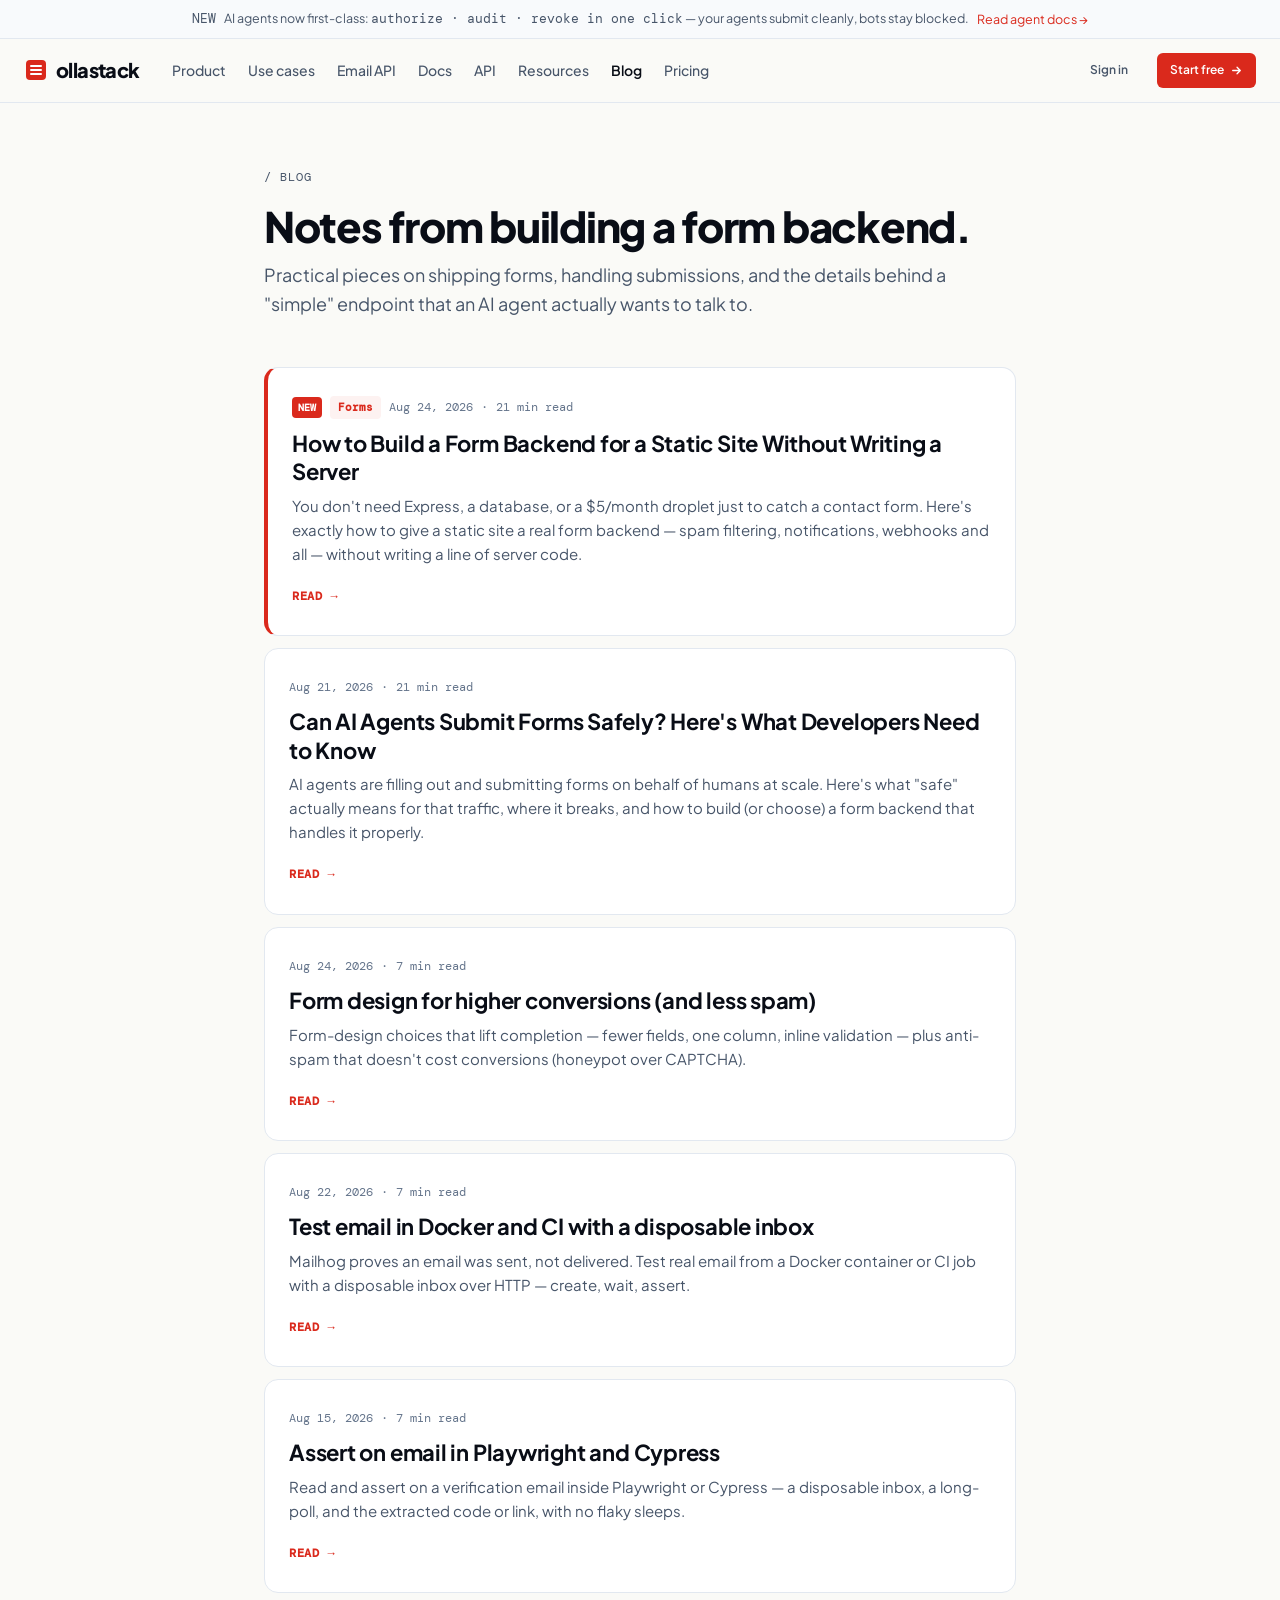
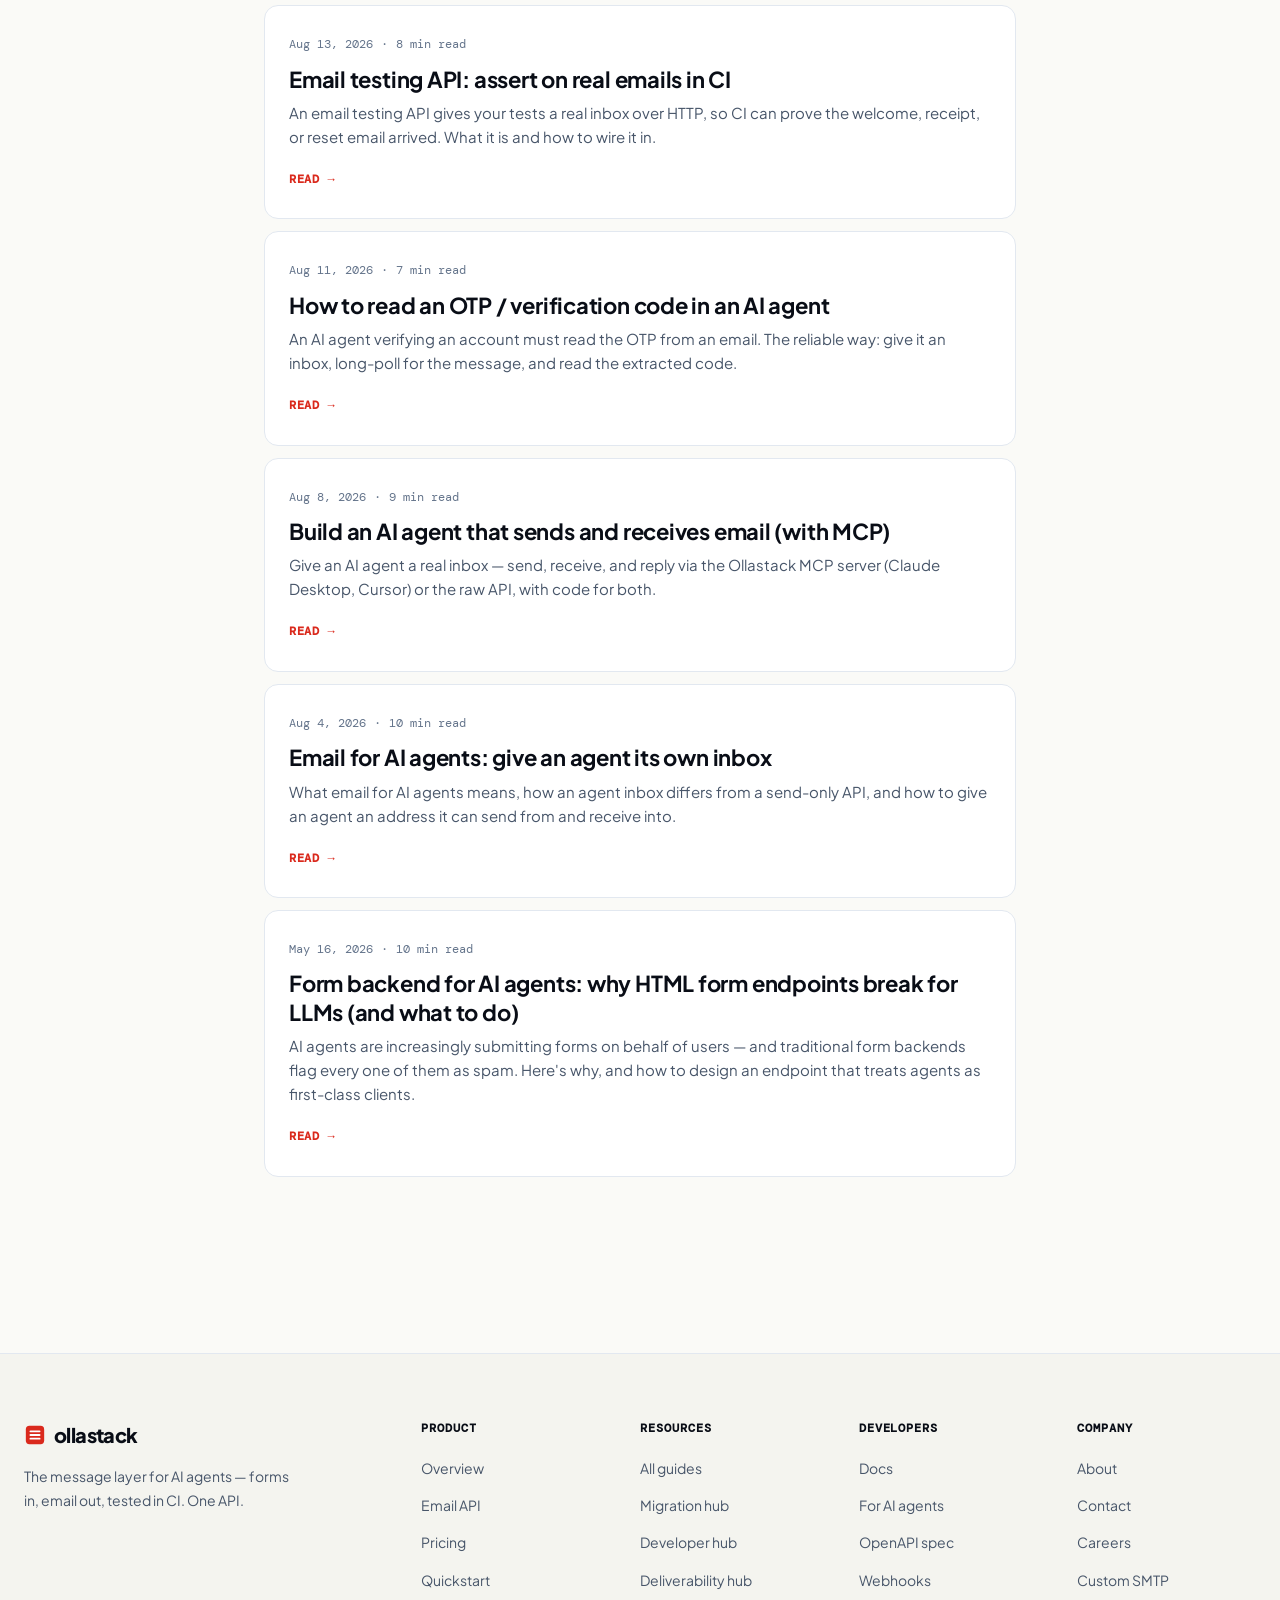
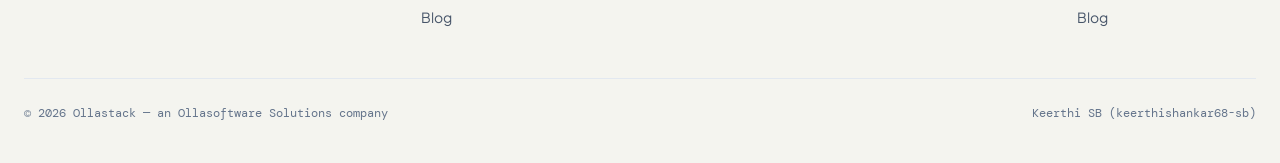
==== blog/index.html @ 6485c5cc "feat(blog): add form backend static site guide, update layout and Ollastack branding" ====
<!DOCTYPE html>
<html lang="en">
<head>
  <meta charset="UTF-8">
  <meta name="viewport" content="width=device-width, initial-scale=1.0">
  <title>Blog — Ollastack</title>
  <meta name="description" content="Notes from building a form backend in 2026. Practical, honest, dev-first.">
  <link rel="canonical" href="https://ollastack.com/blog/">
  
  <meta property="og:title" content="Blog — Ollastack">
  <meta property="og:description" content="Notes from building a form backend in 2026. Practical, honest, dev-first.">
  <meta property="og:type" content="website">
  <meta property="og:url" content="https://ollastack.com/blog/">
  <meta property="og:image" content="https://ollastack.com/og.png">
  <meta name="twitter:card" content="summary_large_image">
  
  <link rel="preconnect" href="https://fonts.googleapis.com">
  <link rel="preconnect" href="https://fonts.gstatic.com" crossorigin>
  <link href="https://fonts.googleapis.com/css2?family=DM+Mono:wght@400;500&family=Plus+Jakarta+Sans:ital,wght@0,400..800;1,400..800&display=swap" rel="stylesheet">
  <link rel="stylesheet" href="../css/style.css">
</head>
<body>

  <!-- ============ ANNOUNCEMENT BAR ============ -->
  <div class="announce">
    <div class="container-wide announce-inner">
      <span class="announce-chip mono">NEW</span>
      <span class="announce-text">
        AI agents now first-class:
        <span class="mono announce-highlight">authorize · audit · revoke in one click</span>
        — your agents submit cleanly, bots stay blocked.
      </span>
      <a href="/docs/agents" class="announce-cta">Read agent docs →</a>
    </div>
  </div>

  <!-- ============ NAVBAR ============ -->
  <header class="nav">
    <div class="container-wide nav-inner">
      <div class="nav-left">
        <a href="/" aria-label="ollastack" class="logo-lockup">
          <svg width="24" height="24" viewBox="0 0 24 24" fill="none" aria-hidden="true" class="logo-mark">
            <rect x="2" y="2" width="20" height="20" rx="4" fill="#DA291C"></rect>
            <rect x="6" y="7" width="12" height="2" rx="1" fill="#ffffff"></rect>
            <rect x="6" y="11" width="12" height="2" rx="1" fill="#ffffff"></rect>
            <rect x="6" y="15" width="12" height="2" rx="1" fill="#ffffff"></rect>
          </svg>
          <span class="wordmark">ollastack</span>
        </a>
        <nav class="nav-links" aria-label="Primary">
          <a href="/" class="nav-link">Product</a>
          <a href="/use-cases" class="nav-link">Use cases</a>
          <a href="/email-api" class="nav-link">Email API</a>
          <a href="/docs" class="nav-link">Docs</a>
          <a href="/docs/api" class="nav-link">API</a>
          <a href="/resources" class="nav-link">Resources</a>
          <a href="/blog" class="nav-link active">Blog</a>
          <a href="/pricing" class="nav-link">Pricing</a>
        </nav>
      </div>
      <div class="nav-right">
        <a class="btn btn-ghost btn-sm nav-signin" href="https://login.ollastack.com/login">Sign in</a>
        <a class="btn btn-primary btn-sm" href="https://login.ollastack.com/register">
          Start free
          <svg width="13" height="13" viewBox="0 0 24 24" fill="none" stroke="currentColor" stroke-width="2.4" aria-hidden="true">
            <path d="M5 12h14M13 6l6 6-6 6" stroke-linecap="round" stroke-linejoin="round"></path>
          </svg>
        </a>
        <button type="button" class="nav-burger" id="nav-burger" aria-label="Open menu" aria-expanded="false" aria-controls="nav-mobile">
          <svg width="20" height="20" viewBox="0 0 24 24" fill="none" stroke="currentColor" stroke-width="2" aria-hidden="true">
            <path d="M4 7h16M4 12h16M4 17h16" stroke-linecap="round"></path>
          </svg>
        </button>
      </div>
    </div>

    <!-- Mobile nav -->
    <nav class="nav-mobile" id="nav-mobile" aria-label="Mobile">
      <a href="/" class="nav-mobile-link">Product</a>
      <a href="/use-cases" class="nav-mobile-link">Use cases</a>
      <a href="/email-api" class="nav-mobile-link">Email API</a>
      <a href="/docs" class="nav-mobile-link">Docs</a>
      <a href="/docs/api" class="nav-mobile-link">API</a>
      <a href="/resources" class="nav-mobile-link">Resources</a>
      <a href="/blog" class="nav-mobile-link active">Blog</a>
      <a href="/pricing" class="nav-mobile-link">Pricing</a>
      <a class="nav-mobile-link" href="https://login.ollastack.com/login">Sign in</a>
      <a class="nav-mobile-cta btn btn-primary" href="https://login.ollastack.com/register">Start free</a>
    </nav>
  </header>

  <!-- ============ BLOG LISTING MAIN ============ -->
  <main class="container-wide blog-shell">
    <header class="blog-head">
      <div class="blog-eyebrow mono">/ blog</div>
      <h1 class="blog-title">Notes from building a form backend.</h1>
      <p class="blog-lede">
        Practical pieces on shipping forms, handling submissions, and the
        details behind a "simple" endpoint that an AI agent actually wants
        to talk to.
      </p>
    </header>

    <ul class="post-list">
      
      <!-- NEW POST (Aug 24, 2026) -->
      <li>
        <a href="/blog/how-to-build-a-form-backend-for-a-static-site-without-writing-a-server" class="post-card featured">
          <div class="post-meta mono">
            <span class="badge-new">NEW</span>
            <span class="badge-category" style="background:var(--accent-subtle);color:var(--accent);padding:2px 8px;border-radius:4px;font-weight:600;font-size:11px;">Forms</span>
            <time datetime="2026-08-24">Aug 24, 2026</time>
            <span>·</span>
            <span>21 min read</span>
          </div>
          <h2>How to Build a Form Backend for a Static Site Without Writing a Server</h2>
          <p>You don't need Express, a database, or a $5/month droplet just to catch a contact form. Here's exactly how to give a static site a real form backend — spam filtering, notifications, webhooks and all — without writing a line of server code.</p>
          <span class="read-more mono">Read →</span>
        </a>
      </li>

      <!-- POST (Aug 21, 2026) -->
      <li>
        <a href="/blog/can-ai-agents-submit-forms-safely" class="post-card">
          <div class="post-meta mono">
            <time datetime="2026-08-21">Aug 21, 2026</time>
            <span>·</span>
            <span>21 min read</span>
          </div>
          <h2>Can AI Agents Submit Forms Safely? Here's What Developers Need to Know</h2>
          <p>AI agents are filling out and submitting forms on behalf of humans at scale. Here's what "safe" actually means for that traffic, where it breaks, and how to build (or choose) a form backend that handles it properly.</p>
          <span class="read-more mono">Read →</span>
        </a>
      </li>

      <!-- Existing Posts -->
      <li>
        <a href="/blog/form-design-conversion" class="post-card">
          <div class="post-meta mono">
            <time datetime="2026-08-24">Aug 24, 2026</time>
            <span>·</span>
            <span>7 min read</span>
          </div>
          <h2>Form design for higher conversions (and less spam)</h2>
          <p>Form-design choices that lift completion — fewer fields, one column, inline validation — plus anti-spam that doesn't cost conversions (honeypot over CAPTCHA).</p>
          <span class="read-more mono">Read →</span>
        </a>
      </li>

      <li>
        <a href="/blog/test-inbox-docker" class="post-card">
          <div class="post-meta mono">
            <time datetime="2026-08-22">Aug 22, 2026</time>
            <span>·</span>
            <span>7 min read</span>
          </div>
          <h2>Test email in Docker and CI with a disposable inbox</h2>
          <p>Mailhog proves an email was sent, not delivered. Test real email from a Docker container or CI job with a disposable inbox over HTTP — create, wait, assert.</p>
          <span class="read-more mono">Read →</span>
        </a>
      </li>

      <li>
        <a href="/blog/assert-on-email-in-playwright-cypress" class="post-card">
          <div class="post-meta mono">
            <time datetime="2026-08-15">Aug 15, 2026</time>
            <span>·</span>
            <span>7 min read</span>
          </div>
          <h2>Assert on email in Playwright and Cypress</h2>
          <p>Read and assert on a verification email inside Playwright or Cypress — a disposable inbox, a long-poll, and the extracted code or link, with no flaky sleeps.</p>
          <span class="read-more mono">Read →</span>
        </a>
      </li>

      <li>
        <a href="/blog/email-testing-api-for-ci" class="post-card">
          <div class="post-meta mono">
            <time datetime="2026-08-13">Aug 13, 2026</time>
            <span>·</span>
            <span>8 min read</span>
          </div>
          <h2>Email testing API: assert on real emails in CI</h2>
          <p>An email testing API gives your tests a real inbox over HTTP, so CI can prove the welcome, receipt, or reset email arrived. What it is and how to wire it in.</p>
          <span class="read-more mono">Read →</span>
        </a>
      </li>

      <li>
        <a href="/blog/read-otp-verification-code-in-ai-agent" class="post-card">
          <div class="post-meta mono">
            <time datetime="2026-08-11">Aug 11, 2026</time>
            <span>·</span>
            <span>7 min read</span>
          </div>
          <h2>How to read an OTP / verification code in an AI agent</h2>
          <p>An AI agent verifying an account must read the OTP from an email. The reliable way: give it an inbox, long-poll for the message, and read the extracted code.</p>
          <span class="read-more mono">Read →</span>
        </a>
      </li>

      <li>
        <a href="/blog/build-ai-agent-that-sends-and-receives-email" class="post-card">
          <div class="post-meta mono">
            <time datetime="2026-08-08">Aug 8, 2026</time>
            <span>·</span>
            <span>9 min read</span>
          </div>
          <h2>Build an AI agent that sends and receives email (with MCP)</h2>
          <p>Give an AI agent a real inbox — send, receive, and reply via the Ollastack MCP server (Claude Desktop, Cursor) or the raw API, with code for both.</p>
          <span class="read-more mono">Read →</span>
        </a>
      </li>

      <li>
        <a href="/blog/email-for-ai-agents" class="post-card">
          <div class="post-meta mono">
            <time datetime="2026-08-04">Aug 4, 2026</time>
            <span>·</span>
            <span>10 min read</span>
          </div>
          <h2>Email for AI agents: give an agent its own inbox</h2>
          <p>What email for AI agents means, how an agent inbox differs from a send-only API, and how to give an agent an address it can send from and receive into.</p>
          <span class="read-more mono">Read →</span>
        </a>
      </li>

      <li>
        <a href="/blog/form-backend-for-ai-agents" class="post-card">
          <div class="post-meta mono">
            <time datetime="2026-05-16">May 16, 2026</time>
            <span>·</span>
            <span>10 min read</span>
          </div>
          <h2>Form backend for AI agents: why HTML form endpoints break for LLMs (and what to do)</h2>
          <p>AI agents are increasingly submitting forms on behalf of users — and traditional form backends flag every one of them as spam. Here's why, and how to design an endpoint that treats agents as first-class clients.</p>
          <span class="read-more mono">Read →</span>
        </a>
      </li>

    </ul>
  </main>

  <!-- ============ FOOTER ============ -->
  <footer class="footer">
    <div class="container-wide">
      <div class="foot-grid">
        <div>
          <a href="/" aria-label="ollastack" class="logo-lockup">
            <svg width="22" height="22" viewBox="0 0 24 24" fill="none" aria-hidden="true" class="logo-mark">
              <rect x="2" y="2" width="20" height="20" rx="4" fill="#DA291C"></rect>
              <rect x="6" y="7" width="12" height="2" rx="1" fill="#ffffff"></rect>
              <rect x="6" y="11" width="12" height="2" rx="1" fill="#ffffff"></rect>
              <rect x="6" y="15" width="12" height="2" rx="1" fill="#ffffff"></rect>
            </svg>
            <span class="wordmark">ollastack</span>
          </a>
          <p class="tagline">The message layer for AI agents — forms in, email out, tested in CI. One API.</p>
        </div>
        <div>
          <div class="foot-group-title mono">Product</div>
          <ul class="foot-links">
            <li><a href="/">Overview</a></li>
            <li><a href="/email-api">Email API</a></li>
            <li><a href="/pricing">Pricing</a></li>
            <li><a href="/docs#quickstart">Quickstart</a></li>
            <li><a href="/blog">Blog</a></li>
          </ul>
        </div>
        <div>
          <div class="foot-group-title mono">Resources</div>
          <ul class="foot-links">
            <li><a href="/resources">All guides</a></li>
            <li><a href="/resources/migration-hub">Migration hub</a></li>
            <li><a href="/resources/developer-hub">Developer hub</a></li>
            <li><a href="/resources/deliverability-hub">Deliverability hub</a></li>
          </ul>
        </div>
        <div>
          <div class="foot-group-title mono">Developers</div>
          <ul class="foot-links">
            <li><a href="/docs">Docs</a></li>
            <li><a href="/docs/agents">For AI agents</a></li>
            <li><a href="https://login.ollastack.com/api/openapi.json">OpenAPI spec</a></li>
            <li><a href="/docs#webhooks">Webhooks</a></li>
          </ul>
        </div>
        <div>
          <div class="foot-group-title mono">Company</div>
          <ul class="foot-links">
            <li><a href="/about">About</a></li>
            <li><a href="/contact">Contact</a></li>
            <li><a href="/careers">Careers</a></li>
            <li><a href="/docs/smtp">Custom SMTP</a></li>
            <li><a href="/blog">Blog</a></li>
          </ul>
        </div>
      </div>

      <div class="foot-bottom mono">
        <span>© 2026 Ollastack — an Ollasoftware Solutions company</span>
        <span>Keerthi SB (keerthishankar68-sb)</span>
      </div>
    </div>
  </footer>

  <script src="../js/main.js"></script>
</body>
</html>
---- css/style.css ----
:root {
  --bg: #fafaf7;
  --bg-card: #ffffff;
  --bg-subtle: #f4f4ef;
  --ink: #0f172a;
  --ink-heading: #090d16;
  --muted: #475569;
  --muted-2: #64748b;
  --line: #e2e8f0;
  --line-strong: #cbd5e1;
  --accent: #DA291C;
  --accent-hover: #b91c1c;
  --accent-subtle: rgba(218, 41, 28, 0.06);
  --accent-border: rgba(218, 41, 28, 0.2);
  --code-bg: #0d1117;
  --code-border: #30363d;
  --code-ink: #e6edf3;
  --font-sans: 'Plus Jakarta Sans', -apple-system, BlinkMacSystemFont, 'Segoe UI', Roboto, sans-serif;
  --font-mono: 'DM Mono', 'JetBrains Mono', monospace;
  --max-w-prose: 780px;
  --max-w-page: 1340px;
  --radius-sm: 6px;
  --radius-md: 10px;
  --radius-lg: 14px;
}

*, *::before, *::after {
  box-sizing: border-box;
}

body {
  margin: 0;
  padding: 0;
  background-color: var(--bg);
  color: var(--ink);
  font-family: var(--font-sans);
  font-size: 16px;
  line-height: 1.7;
  -webkit-font-smoothing: antialiased;
  -moz-osx-font-smoothing: grayscale;
}

a {
  color: var(--accent);
  text-decoration: none;
  transition: color 0.15s ease, opacity 0.15s ease;
}

a:hover {
  color: var(--accent-hover);
  text-decoration: underline;
}

.mono {
  font-family: var(--font-mono);
}

.container-wide {
  max-width: var(--max-w-page);
  margin-left: auto;
  margin-right: auto;
  padding-left: 24px;
  padding-right: 24px;
}

/* ==========================================================================
   Announcement Bar (Light & Clean matching screenshot)
   ========================================================================== */
.announce {
  background: #f8fafc;
  color: #475569;
  font-size: 12.5px;
  padding: 8px 0;
  border-bottom: 1px solid var(--line);
  text-align: center;
}

.announce-inner {
  display: flex;
  align-items: center;
  justify-content: center;
  gap: 8px;
}

.announce-dot {
  color: var(--accent);
  font-size: 9px;
  display: inline-block;
  vertical-align: middle;
}

.announce-bold {
  color: var(--ink-heading);
  font-weight: 700;
}

/* ==========================================================================
   Navbar
   ========================================================================== */
.nav {
  position: sticky;
  top: 0;
  z-index: 100;
  background: rgba(250, 250, 247, 0.94);
  backdrop-filter: blur(12px);
  -webkit-backdrop-filter: blur(12px);
  border-bottom: 1px solid var(--line);
  padding: 14px 0;
}

.nav-inner {
  display: flex;
  align-items: center;
  justify-content: space-between;
}

.nav-left {
  display: flex;
  align-items: center;
  gap: 32px;
}

.logo-lockup {
  display: inline-flex;
  align-items: center;
  gap: 8px;
  color: var(--ink-heading);
  text-decoration: none;
  font-weight: 800;
  font-size: 20px;
  letter-spacing: -0.03em;
}

.nav-links {
  display: flex;
  align-items: center;
  gap: 22px;
}

.nav-link {
  color: var(--muted);
  font-size: 14px;
  font-weight: 500;
  text-decoration: none;
  transition: color 0.15s ease;
}

.nav-link:hover, .nav-link.active {
  color: var(--ink-heading);
  text-decoration: none;
}

.nav-link.active {
  font-weight: 600;
}

.nav-right {
  display: flex;
  align-items: center;
  gap: 16px;
}

.nav-signin {
  color: var(--muted);
  font-size: 14px;
  font-weight: 500;
}

.nav-signin:hover {
  color: var(--ink-heading);
  text-decoration: none;
}

.btn-start-free {
  background: #0f172a;
  color: #ffffff;
  font-weight: 700;
  font-size: 13px;
  padding: 8px 18px;
  border-radius: 999px;
  text-decoration: none;
  display: inline-flex;
  align-items: center;
  gap: 6px;
  transition: all 0.15s ease;
}

.btn-start-free:hover {
  background: #1e293b;
  color: #ffffff;
  text-decoration: none;
  transform: translateY(-1px);
}

.btn {
  display: inline-flex;
  align-items: center;
  justify-content: center;
  gap: 6px;
  font-size: 13px;
  font-weight: 600;
  padding: 8px 16px;
  border-radius: var(--radius-sm);
  cursor: pointer;
  transition: all 0.15s ease;
  border: 1px solid transparent;
  text-decoration: none;
}

.btn:hover {
  text-decoration: none;
}

.btn-sm {
  padding: 6px 12px;
  font-size: 12px;
}

.btn-ghost {
  color: var(--muted);
  background: transparent;
}

.btn-ghost:hover {
  color: var(--ink-heading);
  background: var(--bg-subtle);
}

.btn-primary {
  background: var(--accent);
  color: #ffffff;
}

.btn-primary:hover {
  background: var(--accent-hover);
  color: #ffffff;
}

.nav-burger {
  display: none;
  background: transparent;
  border: none;
  color: var(--ink);
  cursor: pointer;
  padding: 4px;
}

.nav-mobile {
  display: none;
  flex-direction: column;
  background: var(--bg);
  border-bottom: 1px solid var(--line);
  padding: 16px 24px 24px;
  gap: 12px;
}

.nav-mobile.open {
  display: flex;
}

.nav-mobile-link {
  color: var(--muted);
  font-size: 15px;
  font-weight: 500;
  padding: 8px 0;
}

.nav-mobile-link.active {
  color: var(--ink-heading);
  font-weight: 600;
}

.nav-mobile-cta {
  margin-top: 12px;
}

/* ==========================================================================
   Article 3-Column Layout (Matching exact Ollastack format)
   ========================================================================== */
.article-shell {
  padding: 40px 24px 96px;
}

.article-3col-grid {
  display: grid;
  grid-template-columns: 260px minmax(0, 1fr) 240px;
  gap: 48px;
  align-items: start;
}

/* Left Column: Back Pill + Sticky TOC */
.left-sidebar {
  position: sticky;
  top: 76px;
  display: flex;
  flex-direction: column;
  align-items: flex-start;
  gap: 16px;
  max-height: calc(100vh - 90px);
}

.back-pill {
  display: inline-flex;
  align-items: center;
  gap: 6px;
  color: var(--accent);
  background: rgba(218, 41, 28, 0.04);
  border: 1px solid rgba(218, 41, 28, 0.35);
  border-radius: 999px;
  font-family: var(--font-mono);
  font-size: 11px;
  font-weight: 700;
  padding: 5px 14px;
  text-decoration: none;
  letter-spacing: 0.06em;
  text-transform: uppercase;
  transition: all 0.15s ease;
}

.back-pill:hover {
  background: var(--accent);
  color: #ffffff;
  border-color: var(--accent);
  text-decoration: none;
  transform: translateX(-2px);
}

/* Center Column (Prose) */
.article-content {
  max-width: 100%;
  color: var(--ink);
  font-size: 16.5px;
  line-height: 1.75;
}

.article-header {
  margin-bottom: 28px;
}

.article-meta {
  font-size: 13px;
  color: var(--muted-2);
  margin-bottom: 14px;
  font-family: var(--font-mono);
  display: flex;
  align-items: center;
  gap: 8px;
}

.article-title {
  font-size: clamp(32px, 4.2vw, 42px);
  font-weight: 800;
  line-height: 1.15;
  letter-spacing: -0.03em;
  color: var(--ink-heading);
  margin: 0 0 20px 0;
}

.article-description, .article-lede {
  font-size: 19px;
  line-height: 1.6;
  color: var(--muted);
  margin: 0 0 28px 0;
}

/* Right Column (Ollastack Promo Card) */
.right-sidebar {
  position: sticky;
  top: 76px;
}

.sidebar-promo-card {
  background: var(--bg-card);
  border: 1px solid var(--line);
  border-radius: 16px;
  padding: 24px 20px;
  box-shadow: 0 4px 14px rgba(0, 0, 0, 0.03);
}

.promo-brand {
  color: var(--accent);
  font-weight: 800;
  font-size: 11px;
  letter-spacing: 0.08em;
  text-transform: uppercase;
  font-family: var(--font-mono);
  margin-bottom: 12px;
}

.promo-desc {
  font-size: 13.5px;
  line-height: 1.55;
  color: #334155;
  margin: 0 0 18px 0;
  font-weight: 500;
}

.btn-promo {
  display: block;
  background: var(--accent); /* #DA291C */
  color: #ffffff;
  font-weight: 700;
  font-size: 13.5px;
  padding: 10px 16px;
  border-radius: 8px;
  text-align: center;
  text-decoration: none;
  transition: all 0.15s ease;
  width: 100%;
  box-shadow: 0 2px 8px rgba(218, 41, 28, 0.22);
}

.btn-promo:hover {
  background: var(--accent-hover); /* #b91c1c */
  color: #ffffff;
  text-decoration: none;
  transform: translateY(-1px);
  box-shadow: 0 4px 14px rgba(218, 41, 28, 0.35);
}

.promo-meta {
  font-size: 11px;
  color: #64748b;
  text-align: center;
  margin-top: 12px;
  font-family: var(--font-mono);
}

.article-body-grid {
  display: grid;
  grid-template-columns: 260px minmax(0, 1fr) 240px;
  gap: 48px;
  align-items: start;
}

.article-content {
  max-width: var(--max-w-prose);
  color: var(--ink);
  font-size: 16.5px;
  line-height: 1.75;
}

.article-content a {
  color: var(--accent); /* #DA291C */
  font-weight: 600;
  text-decoration: underline;
  text-decoration-color: rgba(218, 41, 28, 0.45);
  text-underline-offset: 3px;
  transition: all 0.15s ease;
}

.article-content a:hover {
  color: var(--accent-hover);
  text-decoration-color: var(--accent);
  background: rgba(218, 41, 28, 0.08);
  border-radius: 3px;
}

.article-content p {
  margin: 0 0 24px 0;
}

.article-content h2 {
  font-size: 26px;
  font-weight: 700;
  letter-spacing: -0.02em;
  color: var(--ink-heading);
  margin: 48px 0 16px 0;
  padding-top: 16px;
  border-top: 1px solid var(--line);
}

.article-content h3 {
  font-size: 20px;
  font-weight: 700;
  letter-spacing: -0.01em;
  color: var(--ink-heading);
  margin: 36px 0 12px 0;
}

.article-content ul, .article-content ol {
  margin: 0 0 24px 0;
  padding-left: 24px;
}

.article-content li {
  margin-bottom: 10px;
}

.article-content strong {
  color: var(--ink-heading);
  font-weight: 600;
}

.article-content hr {
  border: 0;
  height: 1px;
  background: var(--line);
  margin: 48px 0;
}

/* Callout Box - Key Takeaways */
.takeaways-box {
  background: var(--bg-card);
  border: 1px solid var(--line);
  border-left: 4px solid var(--accent);
  border-radius: var(--radius-md);
  padding: 24px 28px;
  margin: 32px 0 40px 0;
  box-shadow: 0 2px 8px rgba(0,0,0,0.02);
}

.takeaways-title {
  font-size: 16px;
  font-weight: 700;
  text-transform: uppercase;
  letter-spacing: 0.05em;
  color: var(--accent);
  margin: 0 0 14px 0;
  display: flex;
  align-items: center;
  gap: 8px;
}

.takeaways-list {
  list-style: none;
  padding: 0;
  margin: 0;
}

.takeaways-list li {
  position: relative;
  padding-left: 22px;
  margin-bottom: 10px;
  color: var(--ink);
  font-weight: 500;
}

.takeaways-list li::before {
  content: "•";
  position: absolute;
  left: 6px;
  color: var(--accent);
  font-size: 18px;
  line-height: 1;
}

/* Table Styles */
.table-wrapper {
  overflow-x: auto;
  margin: 28px 0 36px 0;
  border-radius: var(--radius-md);
  border: 1px solid var(--line);
  background: var(--bg-card);
  box-shadow: 0 1px 3px rgba(0,0,0,0.02);
}

.data-table {
  width: 100%;
  border-collapse: collapse;
  text-align: left;
  font-size: 14.5px;
}

.data-table th {
  background: var(--bg-subtle);
  color: var(--ink-heading);
  font-weight: 700;
  padding: 14px 18px;
  border-bottom: 1px solid var(--line);
  font-family: var(--font-sans);
}

.data-table td {
  padding: 14px 18px;
  border-bottom: 1px solid var(--line);
  color: var(--ink);
  vertical-align: middle;
}

.data-table tr:last-child td {
  border-bottom: none;
}

.data-table tr:hover td {
  background: rgba(0, 0, 0, 0.015);
}

/* Code Blocks */
pre.code {
  position: relative;
  background: var(--code-bg);
  color: var(--code-ink);
  font-family: var(--font-mono);
  font-size: 13.5px;
  line-height: 1.65;
  padding: 20px 24px;
  border-radius: var(--radius-md);
  border: 1px solid var(--code-border);
  overflow-x: auto;
  margin: 24px 0 32px 0;
}

pre.code code {
  font-family: inherit;
  color: inherit;
  background: none;
  padding: 0;
}

.code-copy-btn {
  position: absolute;
  top: 12px;
  right: 12px;
  background: rgba(255,255,255,0.1);
  border: 1px solid rgba(255,255,255,0.15);
  color: #cbd5e1;
  font-family: var(--font-mono);
  font-size: 11px;
  padding: 4px 8px;
  border-radius: 4px;
  cursor: pointer;
  transition: all 0.15s ease;
}

.code-copy-btn:hover {
  background: rgba(255,255,255,0.2);
  color: #ffffff;
}

code:not(pre code) {
  font-family: var(--font-mono);
  font-size: 0.88em;
  background: var(--bg-subtle);
  border: 1px solid var(--line);
  padding: 2px 6px;
  border-radius: 4px;
  color: #be123c;
}

/* Table of Contents Sticky Sidebar (Matching Red Card Design) */
.toc-sidebar {
  position: sticky;
  top: 76px;
  background: var(--accent); /* #DA291C */
  border-radius: 18px;
  padding: 0;
  max-height: calc(100vh - 90px);
  display: flex;
  flex-direction: column;
  box-shadow: 0 6px 20px rgba(218, 41, 28, 0.18), 0 2px 6px rgba(0, 0, 0, 0.08);
  overflow: hidden;
  border: 2px solid var(--accent);
}

.toc-header {
  background: var(--accent);
  color: #ffffff;
  padding: 12px 14px;
  display: flex;
  align-items: center;
  justify-content: space-between;
  gap: 8px;
}

.toc-header-left {
  display: flex;
  align-items: center;
  gap: 8px;
}

.toc-header-icon {
  display: flex;
  align-items: center;
  color: #ffffff;
  flex-shrink: 0;
}

.toc-title {
  font-size: 12.5px;
  font-weight: 800;
  text-transform: uppercase;
  letter-spacing: 0.06em;
  color: #ffffff;
  margin: 0;
  padding: 0;
  border: none;
  font-family: var(--font-sans);
}

.toc-badge {
  background: rgba(0, 0, 0, 0.32);
  color: #ffffff;
  font-size: 11px;
  font-weight: 700;
  font-family: var(--font-mono);
  padding: 3px 9px;
  border-radius: 12px;
  letter-spacing: 0.02em;
  white-space: nowrap;
}

.toc-body {
  background: #fff8f7;
  padding: 14px 10px 16px 12px;
  border-radius: 0 0 16px 16px;
  overflow-y: auto;
  max-height: calc(100vh - 145px);
  scrollbar-width: thin;
  scrollbar-color: rgba(218, 41, 28, 0.3) transparent;
}

.toc-body::-webkit-scrollbar {
  width: 4px;
}

.toc-body::-webkit-scrollbar-thumb {
  background: rgba(218, 41, 28, 0.3);
  border-radius: 4px;
}

.toc-body::-webkit-scrollbar-thumb:hover {
  background: var(--accent);
}

.toc-list {
  list-style: none;
  padding: 0;
  margin: 0;
  display: flex;
  flex-direction: column;
  gap: 10px;
}

.toc-link {
  display: flex;
  align-items: flex-start;
  gap: 9px;
  text-decoration: none;
  padding: 3px 6px;
  border-radius: 6px;
  transition: all 0.15s ease;
}

.toc-link:hover {
  background: rgba(218, 41, 28, 0.06);
  text-decoration: none;
  transform: translateX(2px);
}

.toc-num {
  flex-shrink: 0;
  background: #ffe8e6;
  border: 1px solid rgba(218, 41, 28, 0.3);
  color: var(--accent);
  font-family: var(--font-mono);
  font-size: 11px;
  font-weight: 700;
  padding: 2px 5px;
  border-radius: 4px;
  line-height: 1.25;
  margin-top: 1px;
}

.toc-text {
  color: #0f172a;
  font-weight: 700;
  font-size: 12.5px;
  line-height: 1.35;
  transition: color 0.15s ease;
}

.toc-link:hover .toc-text,
.toc-link.active .toc-text {
  color: var(--accent);
}

.toc-link.active {
  background: rgba(218, 41, 28, 0.08);
}

.toc-link.active .toc-num {
  background: var(--accent);
  color: #ffffff;
  border-color: var(--accent);
}

/* In-Article On This Page Section */
.inpage-toc {
  background: var(--accent);
  border-radius: 18px;
  padding: 0;
  margin: 32px 0 40px 0;
  box-shadow: 0 6px 20px rgba(218, 41, 28, 0.12);
  overflow: hidden;
  border: 2px solid var(--accent);
}

.inpage-toc-header {
  background: var(--accent);
  color: #ffffff;
  padding: 14px 20px;
  display: flex;
  align-items: center;
  justify-content: space-between;
}

.inpage-toc-title {
  font-size: 13.5px;
  font-weight: 800;
  text-transform: uppercase;
  letter-spacing: 0.06em;
  color: #ffffff;
  margin: 0;
  display: flex;
  align-items: center;
  gap: 8px;
}

.inpage-toc-body {
  background: #fff8f7;
  padding: 20px 20px;
  border-radius: 0 0 16px 16px;
}

.inpage-toc-grid {
  display: grid;
  grid-template-columns: repeat(auto-fit, minmax(260px, 1fr));
  gap: 12px 20px;
  list-style: none;
  padding: 0;
  margin: 0;
}

.inpage-toc-grid li {
  margin: 0;
}

.inpage-toc-grid a {
  display: flex;
  align-items: flex-start;
  gap: 9px;
  font-size: 13.5px;
  color: #0f172a;
  font-weight: 700;
  text-decoration: none;
  padding: 4px 6px;
  border-radius: 6px;
  transition: all 0.15s ease;
}

.inpage-toc-grid a:hover {
  background: rgba(218, 41, 28, 0.06);
  color: var(--accent);
  text-decoration: none;
  transform: translateX(2px);
}

.inpage-toc-grid a .toc-num {
  flex-shrink: 0;
  background: #ffe8e6;
  border: 1px solid rgba(218, 41, 28, 0.3);
  color: var(--accent);
  font-family: var(--font-mono);
  font-size: 11px;
  font-weight: 700;
  padding: 2px 5px;
  border-radius: 4px;
  line-height: 1.25;
}

/* Checklists */
.checklist {
  list-style: none;
  padding-left: 0;
}

.checklist li {
  position: relative;
  padding-left: 28px;
  margin-bottom: 12px;
}

.checklist li::before {
  content: "✓";
  position: absolute;
  left: 4px;
  top: 1px;
  color: #10b981;
  font-weight: 800;
  font-size: 14px;
}

/* FAQ Accordion / Cards */
.faq-grid {
  display: flex;
  flex-direction: column;
  gap: 16px;
  margin-top: 24px;
}

.faq-card {
  background: var(--bg-card);
  border: 1px solid var(--line);
  border-left: 4px solid var(--accent);
  border-radius: var(--radius-md);
  padding: 20px 24px;
  box-shadow: 0 2px 6px rgba(0, 0, 0, 0.02);
  transition: all 0.15s ease;
}

.faq-card:hover {
  box-shadow: 0 4px 12px rgba(218, 41, 28, 0.06);
}

.faq-question {
  font-size: 17px;
  font-weight: 700;
  color: var(--accent);
  margin: 0 0 10px 0;
  display: flex;
  align-items: center;
  gap: 8px;
}

.faq-answer {
  font-size: 15px;
  color: var(--muted);
  margin: 0;
  line-height: 1.6;
}

.post-last-updated {
  font-size: 13px;
  color: var(--accent);
  font-weight: 600;
  margin-top: 36px;
  margin-bottom: 0;
  display: inline-flex;
  align-items: center;
  gap: 6px;
}

/* Related Reading */
.related-section {
  margin-top: 48px;
  padding-top: 36px;
  border-top: 2px solid var(--accent);
}

.related-title {
  font-size: 20px;
  font-weight: 800;
  color: var(--accent);
  text-transform: uppercase;
  letter-spacing: 0.05em;
  margin-bottom: 20px;
  display: flex;
  align-items: center;
  gap: 8px;
}

.related-grid {
  display: grid;
  grid-template-columns: repeat(auto-fit, minmax(280px, 1fr));
  gap: 16px;
}

.related-card {
  display: block;
  background: var(--bg-card);
  border: 1px solid var(--line);
  border-top: 3px solid var(--accent);
  border-radius: var(--radius-md);
  padding: 20px;
  text-decoration: none;
  color: var(--ink);
  transition: all 0.15s ease;
  box-shadow: 0 2px 6px rgba(0, 0, 0, 0.02);
}

.related-card:hover {
  border-color: var(--accent);
  transform: translateY(-2px);
  text-decoration: none;
  box-shadow: 0 6px 16px rgba(218, 41, 28, 0.08);
}

.related-card-meta {
  font-size: 12px;
  color: var(--accent);
  font-weight: 600;
  margin-bottom: 6px;
}

.related-card-title {
  font-size: 15px;
  font-weight: 700;
  color: var(--ink-heading);
  margin: 0;
  line-height: 1.4;
  transition: color 0.15s ease;
}

.related-card:hover .related-card-title {
  color: var(--accent);
}

/* ==========================================================================
   Blog Index Listing Page
   ========================================================================== */
.blog-shell {
  padding: 64px 24px 96px;
  max-width: 800px;
}

.blog-head {
  margin-bottom: 48px;
}

.blog-eyebrow {
  font-size: 12px;
  color: var(--muted);
  text-transform: uppercase;
  letter-spacing: 0.08em;
  margin-bottom: 16px;
}

.blog-title {
  font-size: 42px;
  font-weight: 800;
  letter-spacing: -0.03em;
  color: var(--ink-heading);
  margin: 0 0 12px 0;
  line-height: 1.1;
}

.blog-lede {
  font-size: 18px;
  color: var(--muted);
  line-height: 1.6;
  margin: 0;
}

.post-list {
  list-style: none;
  padding: 0;
  margin: 0;
  display: flex;
  flex-direction: column;
  gap: 12px;
}

.post-card {
  display: block;
  padding: 28px 24px;
  border: 1px solid var(--line);
  border-radius: var(--radius-lg);
  background: var(--bg-card);
  transition: border-color 0.15s ease, transform 0.15s ease, box-shadow 0.15s ease;
  color: var(--ink);
  text-decoration: none;
}

.post-card:hover {
  border-color: var(--ink-heading);
  transform: translateY(-2px);
  box-shadow: 0 4px 12px rgba(0,0,0,0.03);
  text-decoration: none;
}

.post-card.featured {
  border-left: 4px solid var(--accent);
  background: #ffffff;
}

.post-meta {
  font-size: 12px;
  color: var(--muted-2);
  display: flex;
  align-items: center;
  gap: 8px;
  margin-bottom: 10px;
}

.badge-new {
  background: var(--accent);
  color: #fff;
  font-size: 10px;
  font-weight: 700;
  padding: 2px 6px;
  border-radius: 4px;
}

.post-card h2 {
  font-size: 22px;
  font-weight: 700;
  letter-spacing: -0.01em;
  color: var(--ink-heading);
  margin: 0 0 8px 0;
  line-height: 1.3;
}

.post-card p {
  color: var(--muted);
  line-height: 1.6;
  margin: 0 0 14px 0;
  font-size: 15px;
}

.read-more {
  font-size: 12px;
  color: var(--accent);
  text-transform: uppercase;
  letter-spacing: 0.06em;
  font-weight: 600;
}

/* ==========================================================================
   Footer
   ========================================================================== */
.footer {
  background: var(--bg-subtle);
  border-top: 1px solid var(--line);
  padding: 64px 0 40px;
  margin-top: 80px;
}

.foot-grid {
  display: grid;
  grid-template-columns: 2fr 1fr 1fr 1fr 1fr;
  gap: 40px;
  margin-bottom: 48px;
}

.tagline {
  color: var(--muted);
  font-size: 14px;
  margin-top: 12px;
  max-width: 280px;
}

.foot-group-title {
  font-size: 12px;
  font-weight: 700;
  text-transform: uppercase;
  letter-spacing: 0.08em;
  color: var(--ink-heading);
  margin-bottom: 16px;
}

.foot-links {
  list-style: none;
  padding: 0;
  margin: 0;
  display: flex;
  flex-direction: column;
  gap: 10px;
}

.foot-links a {
  color: var(--muted);
  font-size: 14px;
  text-decoration: none;
}

.foot-links a:hover {
  color: var(--ink-heading);
}

.foot-bottom {
  border-top: 1px solid var(--line);
  padding-top: 24px;
  display: flex;
  align-items: center;
  justify-content: space-between;
  font-size: 12px;
  color: var(--muted-2);
  flex-wrap: wrap;
  gap: 12px;
}

/* ==========================================================================
   Responsive Breakpoints
   ========================================================================== */
@media (max-width: 1140px) {
  .article-3col-grid {
    grid-template-columns: 240px minmax(0, 1fr);
    gap: 36px;
  }
  .right-sidebar {
    display: none;
  }
}

@media (max-width: 860px) {
  .article-3col-grid {
    grid-template-columns: 1fr;
    gap: 24px;
  }
  .left-sidebar {
    display: none;
  }
  .foot-grid {
    grid-template-columns: 1fr 1fr;
  }
}

@media (max-width: 720px) {
  .nav-links, .nav-signin {
    display: none;
  }
  .nav-burger {
    display: block;
  }
  .foot-grid {
    grid-template-columns: 1fr;
  }
}
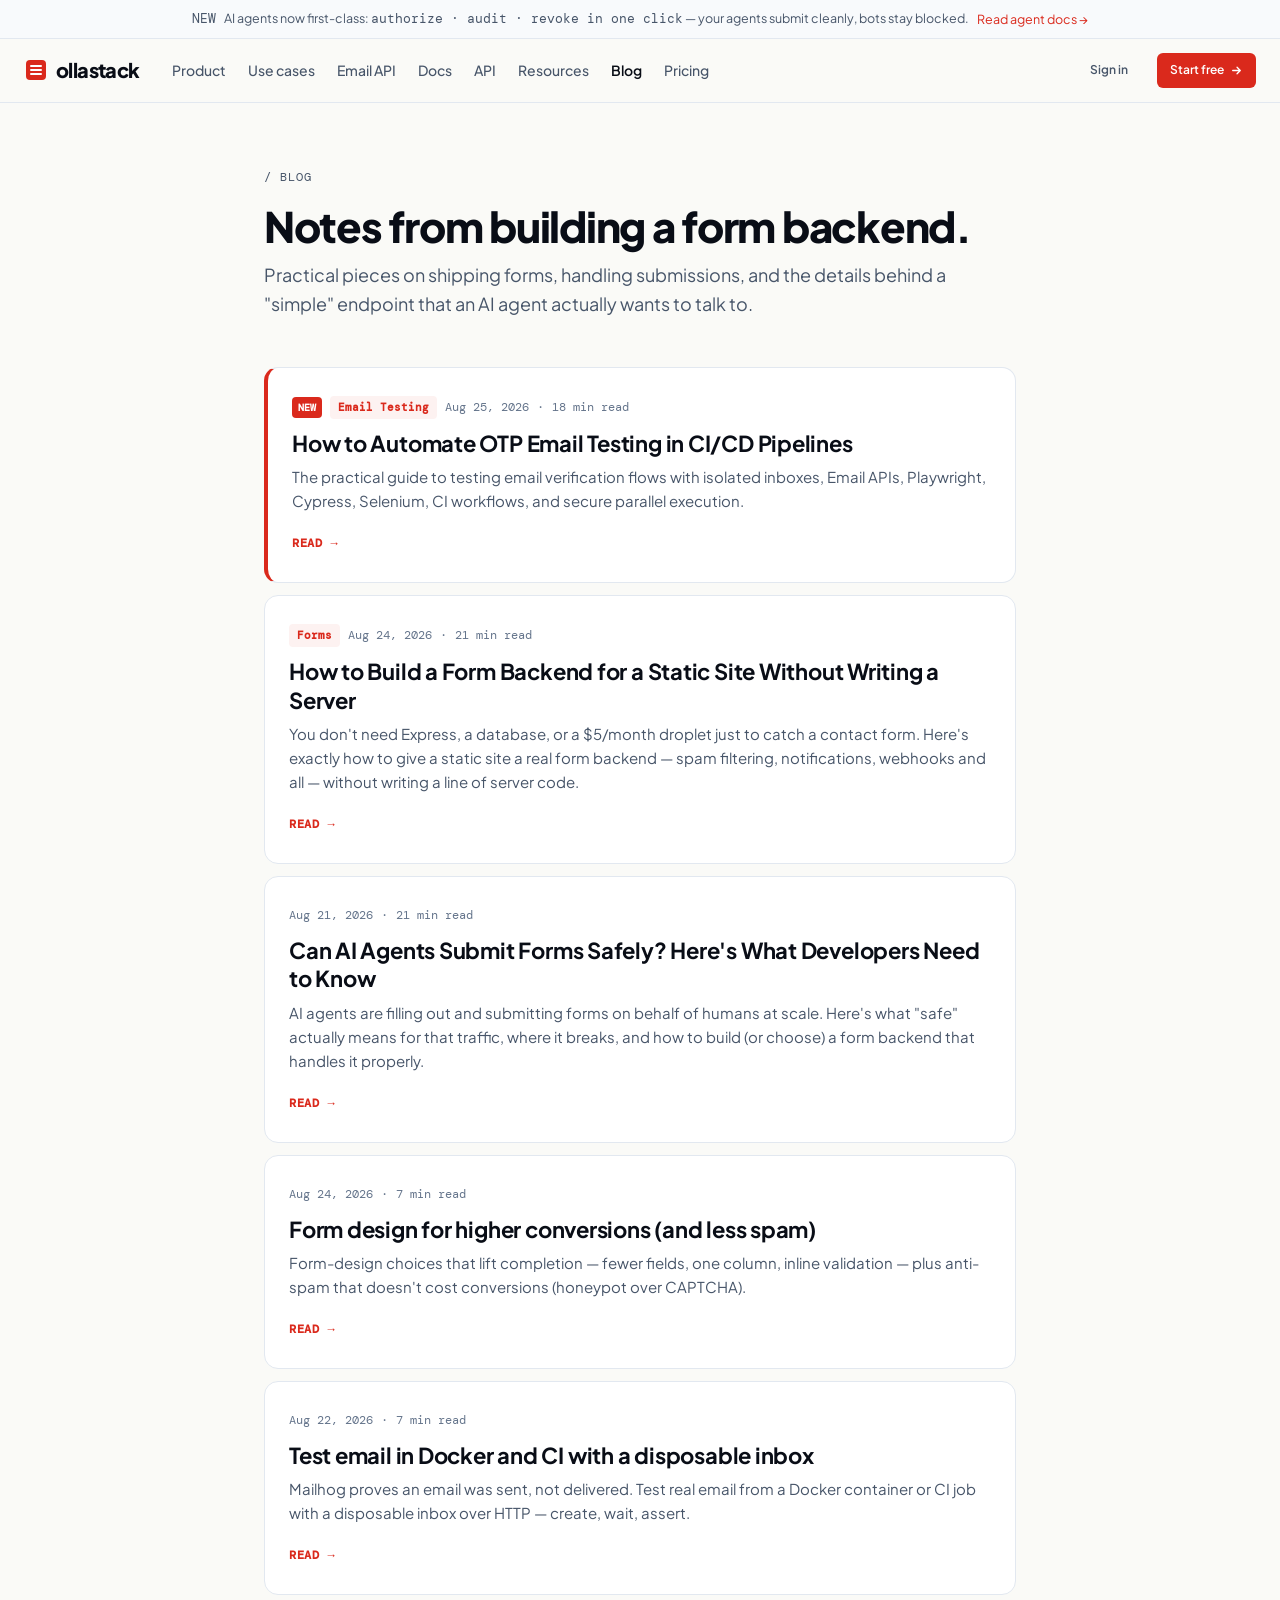
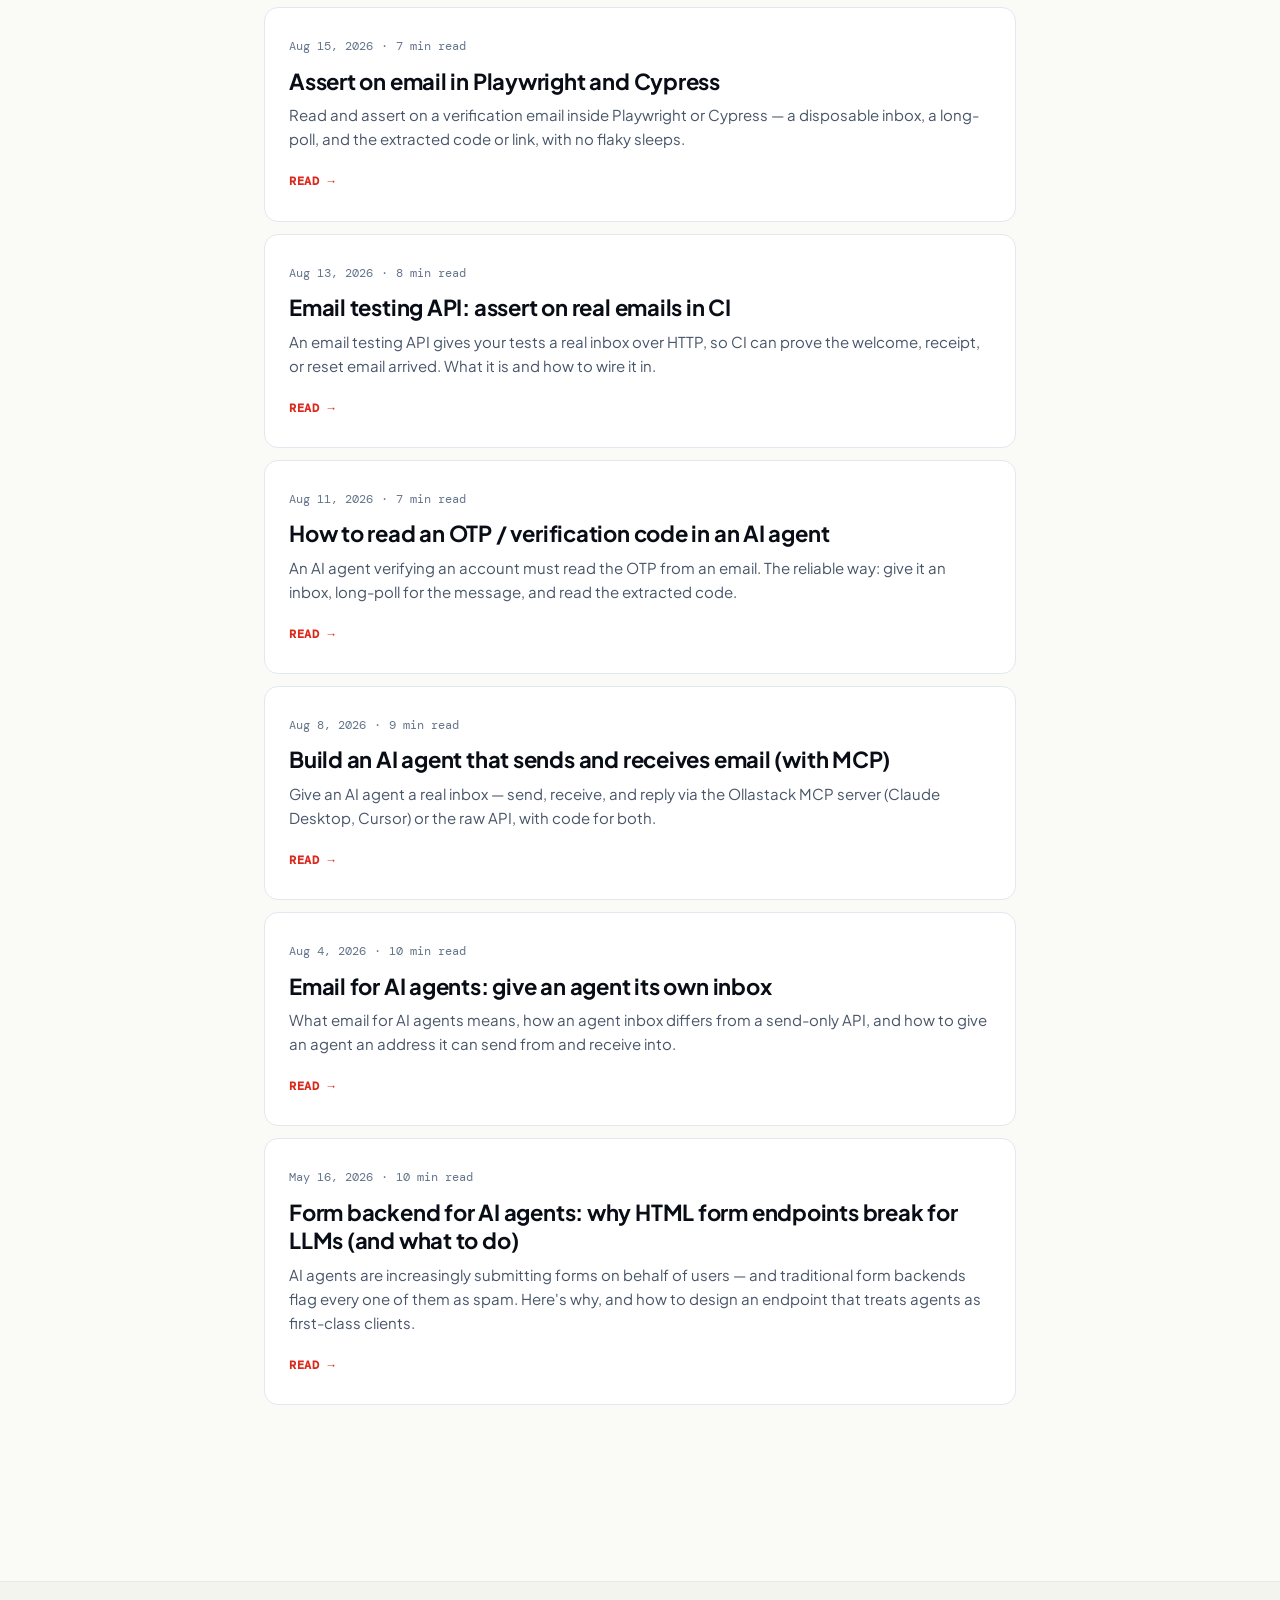
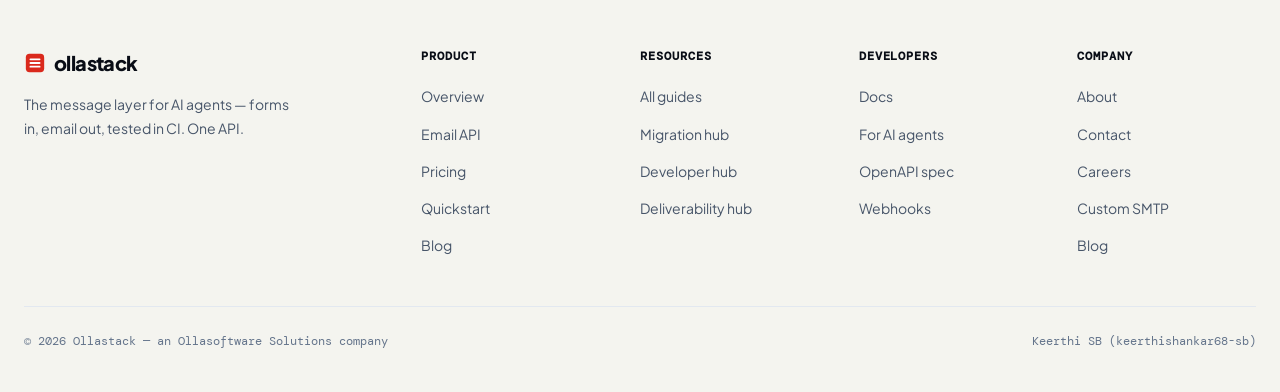
==== commit 1ed363ec: "Add blog post: How to Automate OTP Email Testing in CI/CD Pipelines" ====
--- a/blog/index.html
+++ b/blog/index.html
@@ -103,11 +103,26 @@
 
     <ul class="post-list">
       
-      <!-- NEW POST (Aug 24, 2026) -->
-      <li>
-        <a href="/blog/how-to-build-a-form-backend-for-a-static-site-without-writing-a-server" class="post-card featured">
+      <!-- NEW POST (Aug 25, 2026) -->
+      <li>
+        <a href="/blog/how-to-automate-otp-email-testing-in-ci-cd-pipelines" class="post-card featured">
           <div class="post-meta mono">
             <span class="badge-new">NEW</span>
+            <span class="badge-category" style="background:var(--accent-subtle);color:var(--accent);padding:2px 8px;border-radius:4px;font-weight:600;font-size:11px;">Email Testing</span>
+            <time datetime="2026-08-25">Aug 25, 2026</time>
+            <span>·</span>
+            <span>18 min read</span>
+          </div>
+          <h2>How to Automate OTP Email Testing in CI/CD Pipelines</h2>
+          <p>The practical guide to testing email verification flows with isolated inboxes, Email APIs, Playwright, Cypress, Selenium, CI workflows, and secure parallel execution.</p>
+          <span class="read-more mono">Read →</span>
+        </a>
+      </li>
+
+      <!-- POST (Aug 24, 2026) -->
+      <li>
+        <a href="/blog/how-to-build-a-form-backend-for-a-static-site-without-writing-a-server" class="post-card">
+          <div class="post-meta mono">
             <span class="badge-category" style="background:var(--accent-subtle);color:var(--accent);padding:2px 8px;border-radius:4px;font-weight:600;font-size:11px;">Forms</span>
             <time datetime="2026-08-24">Aug 24, 2026</time>
             <span>·</span>
--- a/css/style.css
+++ b/css/style.css
@@ -492,6 +492,26 @@
   font-weight: 600;
 }
 
+.article-content a,
+.article-body a,
+.content-link,
+a.bold-red-link {
+  color: #DA291C !important;
+  font-weight: 700 !important;
+  text-decoration: underline;
+  text-decoration-color: rgba(218, 41, 28, 0.4);
+  text-underline-offset: 3px;
+  transition: all 0.2s ease;
+}
+
+.article-content a:hover,
+.article-body a:hover,
+.content-link:hover,
+a.bold-red-link:hover {
+  color: #b91c1c !important;
+  text-decoration-color: #b91c1c;
+}
+
 .article-content hr {
   border: 0;
   height: 1px;
@@ -499,27 +519,27 @@
   margin: 48px 0;
 }
 
-/* Callout Box - Key Takeaways */
+/* Callout Box - Key Takeaways (Bold Red Accent) */
 .takeaways-box {
-  background: var(--bg-card);
-  border: 1px solid var(--line);
-  border-left: 4px solid var(--accent);
+  background: #fff8f8;
+  border: 1px solid rgba(218, 41, 28, 0.25);
+  border-left: 5px solid #DA291C;
   border-radius: var(--radius-md);
-  padding: 24px 28px;
+  padding: 26px 30px;
   margin: 32px 0 40px 0;
-  box-shadow: 0 2px 8px rgba(0,0,0,0.02);
+  box-shadow: 0 4px 16px rgba(218, 41, 28, 0.05);
 }
 
 .takeaways-title {
-  font-size: 16px;
-  font-weight: 700;
+  font-size: 17px;
+  font-weight: 800;
   text-transform: uppercase;
-  letter-spacing: 0.05em;
-  color: var(--accent);
-  margin: 0 0 14px 0;
-  display: flex;
-  align-items: center;
-  gap: 8px;
+  letter-spacing: 0.06em;
+  color: #DA291C;
+  margin: 0 0 16px 0;
+  display: flex;
+  align-items: center;
+  gap: 10px;
 }
 
 .takeaways-list {
@@ -530,18 +550,25 @@
 
 .takeaways-list li {
   position: relative;
-  padding-left: 22px;
-  margin-bottom: 10px;
+  padding-left: 24px;
+  margin-bottom: 12px;
   color: var(--ink);
-  font-weight: 500;
+  font-weight: 600;
+  line-height: 1.6;
+}
+
+.takeaways-list li strong {
+  color: #DA291C;
+  font-weight: 800;
 }
 
 .takeaways-list li::before {
   content: "•";
   position: absolute;
   left: 6px;
-  color: var(--accent);
-  font-size: 18px;
+  color: #DA291C;
+  font-size: 22px;
+  font-weight: 900;
   line-height: 1;
 }
 
